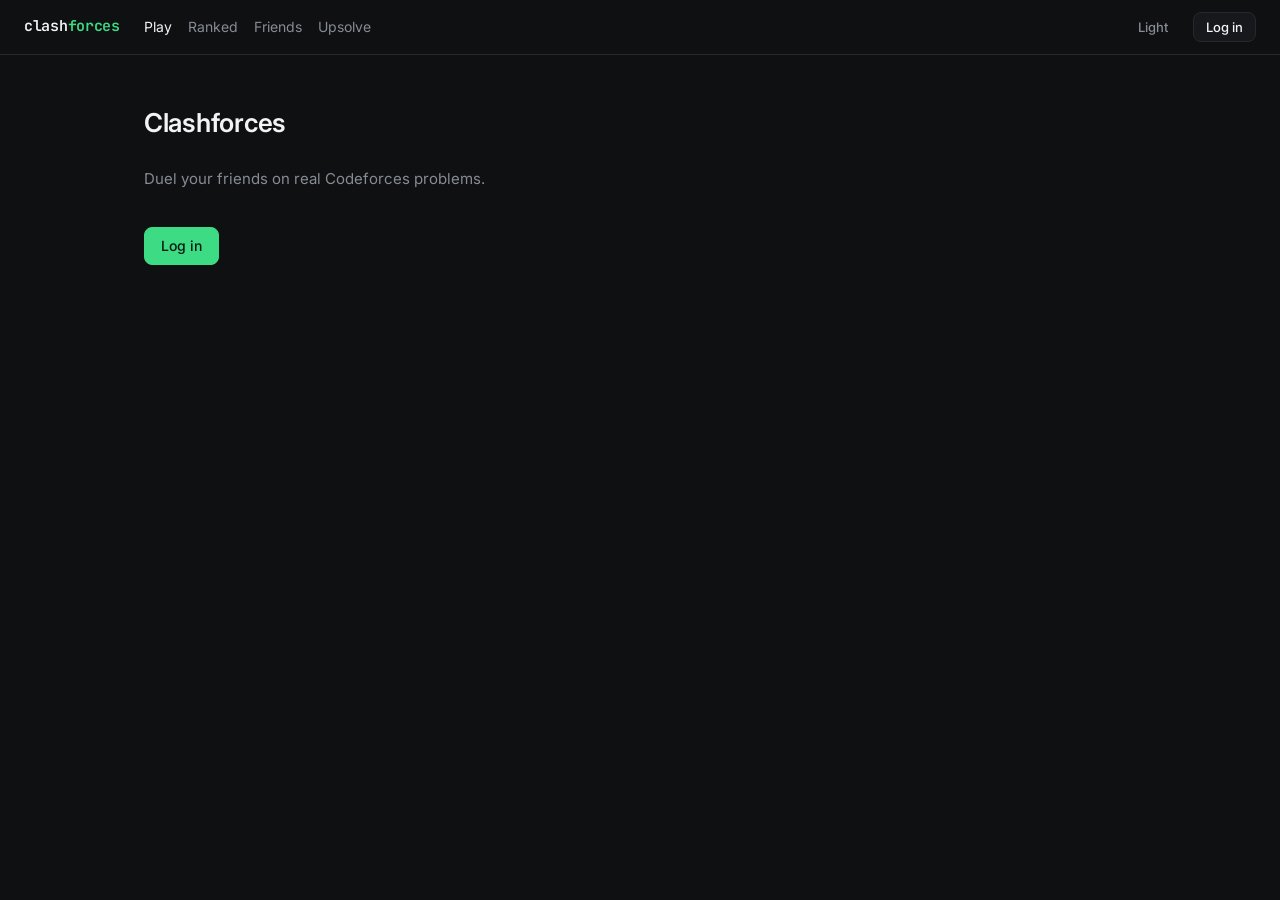
==== static/index.html @ 18806480 "Step 2: handle verification, login cookie, handle-change checks - Compile-error verification with a " ====
<!doctype html>
<html lang="en">
<head>
<meta charset="utf-8">
<meta name="viewport" content="width=device-width, initial-scale=1">
<link rel="preconnect" href="https://fonts.googleapis.com">
<link rel="preconnect" href="https://fonts.gstatic.com" crossorigin>
<link rel="stylesheet" href="https://fonts.googleapis.com/css2?family=Inter:wght@400;500;600&family=JetBrains+Mono:wght@400;500;600&display=swap">
<link rel="stylesheet" href="/static/css/tokens.css">
<link rel="stylesheet" href="/static/css/base.css">
<link rel="stylesheet" href="/static/css/components.css">
<script src="/static/js/theme.js"></script>
<title>Play · Clashforces</title>
</head>
<body>
<header class="topbar" id="topbar"></header>
<main id="app" class=""></main>
<script type="module" src="/static/js/page-home.js"></script>
</body>
</html>
---- static/css/tokens.css ----
/* Design tokens. Dark is the default; light via <html data-theme="light">. */
:root {
  --bg: #0f1012;
  --surface: #16181b;
  --surface-2: #1c1f23;
  --line: #25282d;
  --text: #d6d9de;
  --text-strong: #f1f3f5;
  --muted: #868b94;
  --accent: #3ddc84;
  --accent-soft: rgba(61, 220, 132, 0.09);
  --accent-ink: #0b1a11;
  --danger: #ff5d5d;
  --danger-soft: rgba(255, 93, 93, 0.10);
  --warn: #e6b450;

  /* Codeforces rating colors (tuned for dark) */
  --cf-gray: #9a9a9a;
  --cf-green: #3fbf3f;
  --cf-cyan: #2fc6b8;
  --cf-blue: #5b7cff;
  --cf-violet: #c45bd6;
  --cf-orange: #ff9c33;
  --cf-red: #ff4040;

  --font-sans: "Inter", system-ui, -apple-system, "Segoe UI", Roboto, sans-serif;
  --font-mono: "JetBrains Mono", ui-monospace, "SFMono-Regular", Menlo, Consolas, monospace;

  --r: 8px;
  --s1: 4px; --s2: 8px; --s3: 12px; --s4: 16px; --s5: 24px; --s6: 32px; --s7: 48px; --s8: 72px;
  --fast: 160ms;
  color-scheme: dark;
}

:root[data-theme="light"] {
  --bg: #f6f7f8;
  --surface: #ffffff;
  --surface-2: #eef0f2;
  --line: #e1e4e8;
  --text: #2a2e34;
  --text-strong: #0f1115;
  --muted: #6b717b;
  --accent: #10a95a;
  --accent-soft: rgba(16, 169, 90, 0.09);
  --accent-ink: #ffffff;
  --danger: #d93838;
  --danger-soft: rgba(217, 56, 56, 0.08);
  --warn: #a8761b;

  --cf-gray: #808080;
  --cf-green: #008000;
  --cf-cyan: #03a89e;
  --cf-blue: #0000ff;
  --cf-violet: #aa00aa;
  --cf-orange: #ff8c00;
  --cf-red: #ff0000;
  color-scheme: light;
}
---- static/css/base.css ----
*, *::before, *::after { box-sizing: border-box; }
html { -webkit-text-size-adjust: 100%; }
body {
  margin: 0;
  background: var(--bg);
  color: var(--text);
  font: 15px/1.55 var(--font-sans);
  -webkit-font-smoothing: antialiased;
}
h1, h2, h3 { color: var(--text-strong); font-weight: 600; letter-spacing: -0.01em; margin: 0 0 var(--s3); }
h1 { font-size: 26px; }
h2 { font-size: 18px; }
h3 { font-size: 15px; }
p { margin: 0 0 var(--s3); }
a { color: inherit; text-decoration: none; border-bottom: 1px solid var(--line); }
a:hover { border-bottom-color: var(--muted); }
.mono, code, kbd { font-family: var(--font-mono); font-feature-settings: "zero" 1; }
.muted { color: var(--muted); }
.small { font-size: 13px; }
.danger { color: var(--danger); }
.accent { color: var(--accent); }
hr { border: 0; border-top: 1px solid var(--line); margin: var(--s5) 0; }
[hidden] { display: none !important; }

:focus { outline: none; }
:focus-visible { outline: 2px solid var(--accent); outline-offset: 2px; border-radius: 4px; }

/* ---------- layout ---------- */
.topbar {
  display: flex; align-items: center; gap: var(--s5);
  padding: var(--s3) var(--s5);
  border-bottom: 1px solid var(--line);
}
.brand { font-family: var(--font-mono); font-weight: 600; color: var(--text-strong); border: 0; letter-spacing: -0.02em; }
.brand span { color: var(--accent); }
.nav { display: flex; gap: var(--s4); flex: 1; overflow-x: auto; scrollbar-width: none; }
.nav a { border: 0; color: var(--muted); white-space: nowrap; font-size: 14px; }
.nav a:hover, .nav a[aria-current="page"] { color: var(--text-strong); }
.topbar-right { display: flex; align-items: center; gap: var(--s3); }

main { max-width: 1040px; margin: 0 auto; padding: var(--s7) var(--s5) var(--s8); }
main.narrow { max-width: 520px; }
main.wide { max-width: 1240px; }
.stack > * + * { margin-top: var(--s5); }
.row { display: flex; gap: var(--s3); align-items: center; flex-wrap: wrap; }
.spread { display: flex; justify-content: space-between; align-items: baseline; gap: var(--s3); flex-wrap: wrap; }
.grid-2 { display: grid; grid-template-columns: 1fr 1fr; gap: var(--s5); }

@media (max-width: 640px) {
  main { padding: var(--s5) var(--s4) var(--s7); }
  .topbar { padding: var(--s3) var(--s4); gap: var(--s3); }
  .grid-2 { grid-template-columns: 1fr; }
}

@media (prefers-reduced-motion: reduce) {
  *, *::before, *::after { animation-duration: 1ms !important; transition-duration: 1ms !important; }
}
---- static/css/components.css ----
/* ---------- buttons ---------- */
.btn {
  display: inline-flex; align-items: center; justify-content: center; gap: var(--s2);
  height: 38px; padding: 0 var(--s4);
  border: 1px solid var(--line); border-radius: var(--r);
  background: var(--surface); color: var(--text-strong);
  font: 500 14px var(--font-sans); cursor: pointer;
  transition: background var(--fast), border-color var(--fast), transform var(--fast);
}
.btn:hover { background: var(--surface-2); }
.btn:active { transform: translateY(1px); }
.btn:disabled { opacity: .45; cursor: not-allowed; }
.btn.primary { background: var(--accent); border-color: var(--accent); color: var(--accent-ink); }
.btn.primary:hover { filter: brightness(1.08); }
.btn.ghost { background: transparent; border-color: transparent; color: var(--muted); }
.btn.ghost:hover { color: var(--text-strong); background: var(--surface); }
.btn.danger { color: var(--danger); }
.btn.small { height: 30px; padding: 0 var(--s3); font-size: 13px; }
.btn.big { height: 46px; padding: 0 var(--s5); font-size: 15px; }
a.btn { border-bottom: 1px solid var(--line); }
a.btn.primary { border-color: var(--accent); }

/* ---------- forms ---------- */
label { display: block; font-size: 13px; color: var(--muted); margin-bottom: var(--s1); }
.field + .field { margin-top: var(--s4); }
input[type="text"], input[type="number"], input[type="url"], select, textarea {
  width: 100%; height: 40px; padding: 0 var(--s3);
  background: var(--surface); color: var(--text-strong);
  border: 1px solid var(--line); border-radius: var(--r);
  font: 14px var(--font-sans);
  transition: border-color var(--fast);
}
textarea { height: auto; min-height: 80px; padding: var(--s3); resize: vertical; font-family: var(--font-mono); }
input:focus-visible, select:focus-visible, textarea:focus-visible { outline: none; border-color: var(--accent); }
input.mono { font-family: var(--font-mono); }
.check { display: flex; align-items: center; gap: var(--s2); color: var(--text); font-size: 14px; cursor: pointer; margin: 0; }
.check input { accent-color: var(--accent); width: 16px; height: 16px; }
.segmented { display: inline-flex; border: 1px solid var(--line); border-radius: var(--r); overflow: hidden; }
.segmented button {
  height: 34px; padding: 0 var(--s4); border: 0; background: transparent; color: var(--muted);
  font: 500 13px var(--font-sans); cursor: pointer;
}
.segmented button + button { border-left: 1px solid var(--line); }
.segmented button[aria-pressed="true"] { background: var(--surface-2); color: var(--text-strong); }
.hint { font-size: 13px; color: var(--muted); margin-top: var(--s1); }
.error-box { color: var(--danger); background: var(--danger-soft); border-radius: var(--r); padding: var(--s3) var(--s4); font-size: 14px; }
.note { background: var(--surface); border-radius: var(--r); padding: var(--s3) var(--s4); font-size: 14px; }

/* ---------- surfaces ---------- */
.card { background: var(--surface); border-radius: var(--r); padding: var(--s5); }
.section-title { font-size: 12px; text-transform: uppercase; letter-spacing: .08em; color: var(--muted); margin-bottom: var(--s3); font-weight: 500; }
.chip {
  display: inline-block; padding: 1px 8px; border-radius: 999px;
  background: var(--surface-2); color: var(--muted); font-size: 12px; white-space: nowrap;
}
.chip.on { background: var(--accent-soft); color: var(--accent); }
.chips { display: flex; flex-wrap: wrap; gap: 6px; }
button.chip { border: 0; cursor: pointer; font: inherit; font-size: 12px; }
.kpi { font-family: var(--font-mono); font-size: 28px; color: var(--text-strong); line-height: 1.1; }
.kpi-label { font-size: 12px; color: var(--muted); }

/* ---------- handles in Codeforces colors ---------- */
.handle { font-family: var(--font-mono); font-weight: 600; border: 0; }
.r-gray { color: var(--cf-gray); }
.r-green { color: var(--cf-green); }
.r-cyan { color: var(--cf-cyan); }
.r-blue { color: var(--cf-blue); }
.r-violet { color: var(--cf-violet); }
.r-orange { color: var(--cf-orange); }
.r-red { color: var(--cf-red); }
.r-legend::first-letter { color: var(--text-strong); }

/* ---------- tables ---------- */
.table-wrap { overflow-x: auto; -webkit-overflow-scrolling: touch; border-radius: var(--r); background: var(--surface); }
table { width: 100%; border-collapse: collapse; font-size: 14px; }
th, td { padding: 10px 14px; text-align: left; border-bottom: 1px solid var(--line); white-space: nowrap; }
th { font-weight: 500; font-size: 12px; color: var(--muted); }
tr:last-child td { border-bottom: 0; }
td.num, th.num { text-align: right; font-family: var(--font-mono); }

/* ---------- toast ---------- */
.toast-box { position: fixed; bottom: var(--s5); left: 50%; transform: translateX(-50%); display: grid; gap: var(--s2); z-index: 50; width: min(420px, calc(100% - 32px)); }
.toast { background: var(--surface-2); color: var(--text-strong); border-radius: var(--r); padding: var(--s3) var(--s4); font-size: 14px; box-shadow: 0 8px 24px rgba(0,0,0,.25); animation: toast-in var(--fast) ease-out; }
.toast.bad { color: var(--danger); }
@keyframes toast-in { from { opacity: 0; transform: translateY(6px); } }

.empty { color: var(--muted); padding: var(--s6) 0; text-align: center; font-size: 14px; }
.spinner { width: 14px; height: 14px; border-radius: 50%; border: 2px solid var(--line); border-top-color: var(--accent); animation: spin .8s linear infinite; display: inline-block; vertical-align: -2px; }
@keyframes spin { to { transform: rotate(360deg); } }
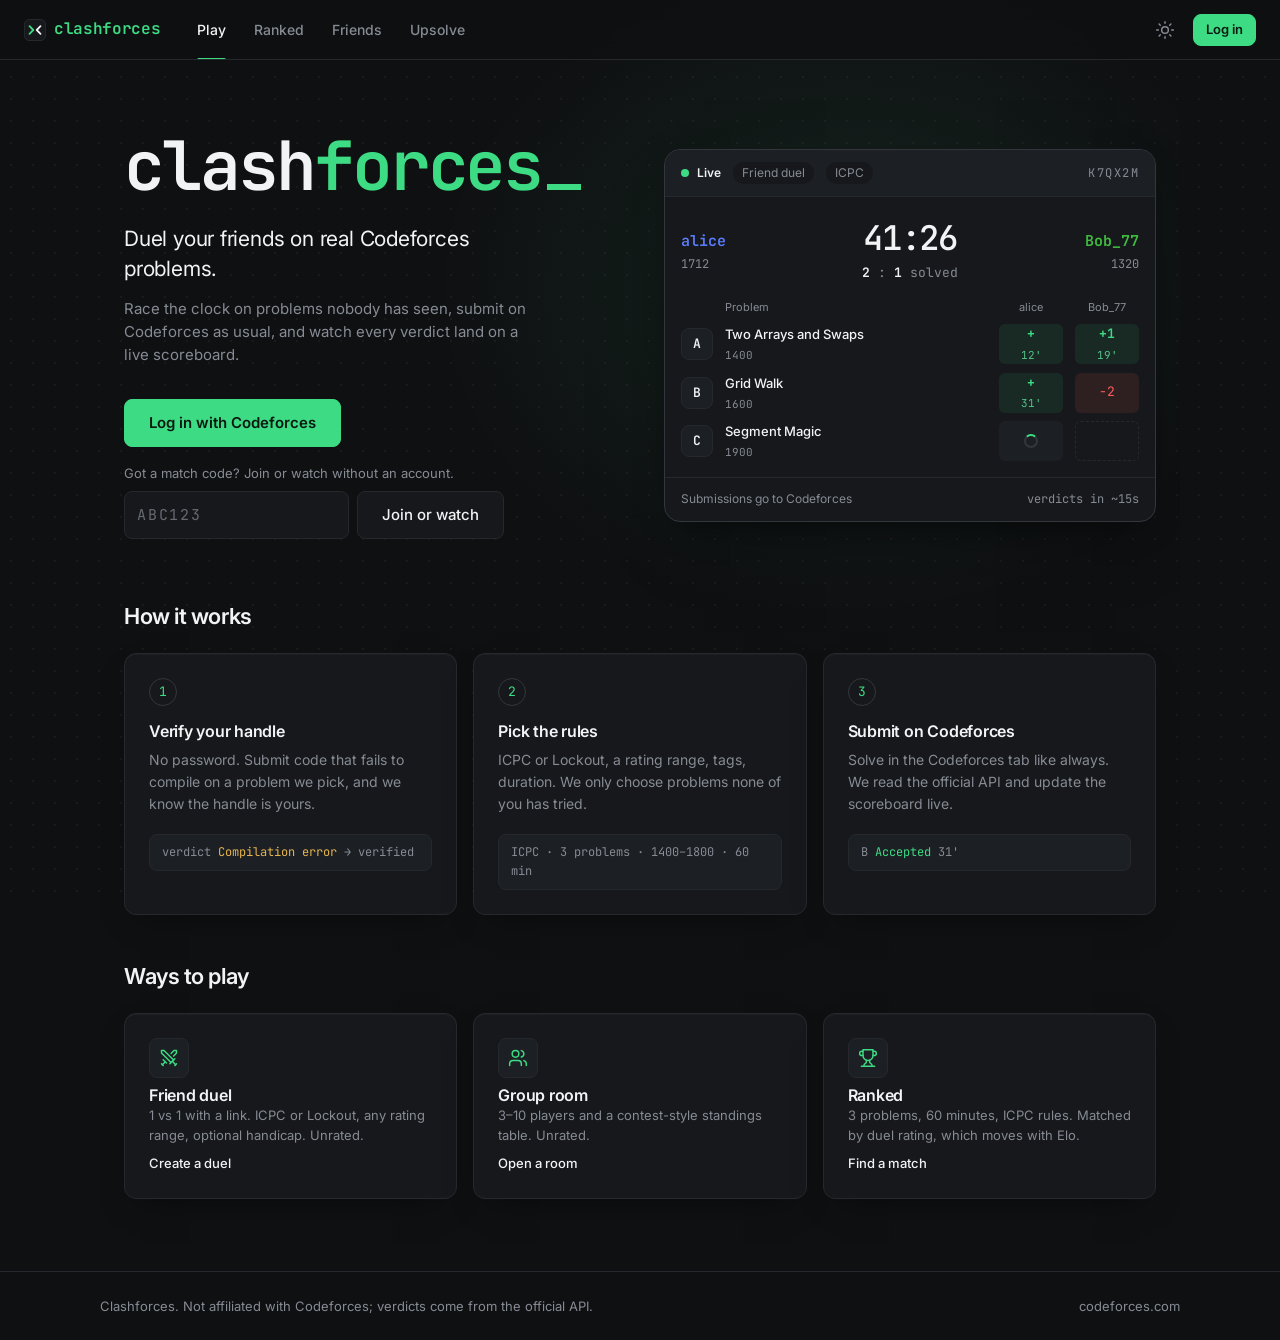
==== commit 955e67ce: "Redesign the UI: shared components, live-duel hero, dashboard, polish - one control height scale (32" ====
--- a/static/index.html
+++ b/static/index.html
@@ -3,12 +3,15 @@
 <head>
 <meta charset="utf-8">
 <meta name="viewport" content="width=device-width, initial-scale=1">
+<meta name="color-scheme" content="dark light">
+<link rel="icon" href="/static/favicon.svg" type="image/svg+xml">
 <link rel="preconnect" href="https://fonts.googleapis.com">
 <link rel="preconnect" href="https://fonts.gstatic.com" crossorigin>
 <link rel="stylesheet" href="https://fonts.googleapis.com/css2?family=Inter:wght@400;500;600&family=JetBrains+Mono:wght@400;500;600&display=swap">
 <link rel="stylesheet" href="/static/css/tokens.css">
 <link rel="stylesheet" href="/static/css/base.css">
 <link rel="stylesheet" href="/static/css/components.css">
+<link rel="stylesheet" href="/static/css/home.css">
 <script src="/static/js/theme.js"></script>
 <title>Play · Clashforces</title>
 </head>
--- a/static/css/tokens.css
+++ b/static/css/tokens.css
@@ -26,9 +26,22 @@
   --font-sans: "Inter", system-ui, -apple-system, "Segoe UI", Roboto, sans-serif;
   --font-mono: "JetBrains Mono", ui-monospace, "SFMono-Regular", Menlo, Consolas, monospace;
 
+  /* surfaces, depth and atmosphere */
+  --line-strong: #33373d;
+  --surface-hover: #1a1d21;
+  --shadow: 0 1px 0 rgba(255, 255, 255, 0.03) inset, 0 12px 32px -16px rgba(0, 0, 0, 0.6);
+  --dot: rgba(255, 255, 255, 0.045);
+  --glow: rgba(61, 220, 132, 0.10);
+
+  /* one control height scale: small / default / large */
+  --h-sm: 32px; --h-md: 40px; --h-lg: 48px;
+
+  --r-sm: 6px;
   --r: 8px;
+  --r-lg: 12px;
   --s1: 4px; --s2: 8px; --s3: 12px; --s4: 16px; --s5: 24px; --s6: 32px; --s7: 48px; --s8: 72px;
   --fast: 160ms;
+  --ease: cubic-bezier(.2, .7, .2, 1);
   color-scheme: dark;
 }
 
@@ -54,5 +67,11 @@
   --cf-violet: #aa00aa;
   --cf-orange: #ff8c00;
   --cf-red: #ff0000;
+
+  --line-strong: #cfd4da;
+  --surface-hover: #f9fafb;
+  --shadow: 0 1px 2px rgba(15, 17, 21, 0.04), 0 12px 32px -18px rgba(15, 17, 21, 0.18);
+  --dot: rgba(15, 17, 21, 0.06);
+  --glow: rgba(16, 169, 90, 0.10);
   color-scheme: light;
 }
--- a/static/css/base.css
+++ b/static/css/base.css
@@ -2,56 +2,120 @@
 html { -webkit-text-size-adjust: 100%; }
 body {
   margin: 0;
-  background: var(--bg);
+  min-height: 100vh;
+  display: flex; flex-direction: column;
+  background-color: var(--bg);
+  /* faint dot grid: texture without noise */
+  background-image: radial-gradient(var(--dot) 1px, transparent 1.2px);
+  background-size: 22px 22px;
+  background-attachment: fixed;
   color: var(--text);
   font: 15px/1.55 var(--font-sans);
   -webkit-font-smoothing: antialiased;
 }
-h1, h2, h3 { color: var(--text-strong); font-weight: 600; letter-spacing: -0.01em; margin: 0 0 var(--s3); }
-h1 { font-size: 26px; }
+h1, h2, h3 { color: var(--text-strong); font-weight: 600; letter-spacing: -0.015em; line-height: 1.2; margin: 0; }
+h1 { font-size: 28px; }
 h2 { font-size: 18px; }
 h3 { font-size: 15px; }
-p { margin: 0 0 var(--s3); }
-a { color: inherit; text-decoration: none; border-bottom: 1px solid var(--line); }
+p { margin: 0; }
+a { color: inherit; text-decoration: none; border-bottom: 1px solid var(--line); transition: border-color var(--fast), color var(--fast); }
 a:hover { border-bottom-color: var(--muted); }
 .mono, code, kbd { font-family: var(--font-mono); font-feature-settings: "zero" 1; }
+code { font-size: .92em; padding: 1px 5px; border-radius: 4px; background: var(--surface-2); color: var(--text-strong); }
 .muted { color: var(--muted); }
 .small { font-size: 13px; }
 .danger { color: var(--danger); }
 .accent { color: var(--accent); }
-hr { border: 0; border-top: 1px solid var(--line); margin: var(--s5) 0; }
+.warn { color: var(--warn); }
+.center { text-align: center; }
+hr { border: 0; border-top: 1px solid var(--line); margin: 0; }
 [hidden] { display: none !important; }
+svg.icon { width: 20px; height: 20px; flex: none; }
+
+.sr-only {
+  position: absolute; width: 1px; height: 1px; padding: 0; margin: -1px;
+  overflow: hidden; clip: rect(0, 0, 0, 0); white-space: nowrap; border: 0;
+}
 
 :focus { outline: none; }
 :focus-visible { outline: 2px solid var(--accent); outline-offset: 2px; border-radius: 4px; }
 
-/* ---------- layout ---------- */
+/* ---------- top bar ---------- */
 .topbar {
+  position: sticky; top: 0; z-index: 20;
   display: flex; align-items: center; gap: var(--s5);
-  padding: var(--s3) var(--s5);
+  height: 60px; padding: 0 var(--s5);
   border-bottom: 1px solid var(--line);
+  background: color-mix(in srgb, var(--bg) 82%, transparent);
+  backdrop-filter: saturate(1.4) blur(10px);
+  -webkit-backdrop-filter: saturate(1.4) blur(10px);
 }
-.brand { font-family: var(--font-mono); font-weight: 600; color: var(--text-strong); border: 0; letter-spacing: -0.02em; }
+.brand {
+  display: inline-flex; align-items: center; gap: var(--s2);
+  font-family: var(--font-mono); font-weight: 600; font-size: 16px; color: var(--text-strong);
+  border: 0; letter-spacing: -0.02em; height: var(--h-md);
+}
 .brand span { color: var(--accent); }
-.nav { display: flex; gap: var(--s4); flex: 1; overflow-x: auto; scrollbar-width: none; }
-.nav a { border: 0; color: var(--muted); white-space: nowrap; font-size: 14px; }
-.nav a:hover, .nav a[aria-current="page"] { color: var(--text-strong); }
-.topbar-right { display: flex; align-items: center; gap: var(--s3); }
+.brand-mark { width: 22px; height: 22px; flex: none; }
+.nav { display: flex; gap: var(--s1); flex: 1; align-self: stretch; overflow-x: auto; scrollbar-width: none; }
+.nav::-webkit-scrollbar { display: none; }
+.nav a {
+  position: relative; display: inline-flex; align-items: center;
+  padding: 0 var(--s3); border: 0; color: var(--muted); white-space: nowrap; font-size: 14px; font-weight: 500;
+}
+.nav a:hover { color: var(--text-strong); }
+.nav a[aria-current="page"] { color: var(--text-strong); }
+.nav a[aria-current="page"]::after {
+  content: ""; position: absolute; left: var(--s3); right: var(--s3); bottom: -1px;
+  height: 2px; border-radius: 2px 2px 0 0; background: var(--accent);
+}
+.topbar-right { display: flex; align-items: center; gap: var(--s2); }
+.user-pill {
+  display: inline-flex; align-items: center; gap: var(--s2);
+  height: var(--h-md); padding: 0 var(--s3);
+  border: 1px solid var(--line); border-radius: 999px; background: var(--surface);
+  font-size: 14px; transition: border-color var(--fast), background var(--fast);
+}
+.user-pill:hover { border-color: var(--line-strong); background: var(--surface-hover); }
+.user-pill .rating { font-family: var(--font-mono); font-size: 12px; color: var(--muted); }
 
-main { max-width: 1040px; margin: 0 auto; padding: var(--s7) var(--s5) var(--s8); }
-main.narrow { max-width: 520px; }
+/* ---------- page layout ---------- */
+main { width: 100%; max-width: 1080px; margin: 0 auto; padding: var(--s7) var(--s5) var(--s8); flex: 1; }
+body > main { overflow-x: clip; } /* decorative glows never cause sideways scroll */
+main.narrow { max-width: 560px; }
 main.wide { max-width: 1240px; }
-.stack > * + * { margin-top: var(--s5); }
+
+/* Vertical rhythm: .page separates sections (48px), .stack separates items inside one (16px). */
+.page > * + * { margin-top: var(--s7); }
+.stack > * + * { margin-top: var(--s4); }
+.page-head { display: flex; justify-content: space-between; align-items: flex-end; gap: var(--s4); flex-wrap: wrap; }
+.page-head .lede { margin-top: var(--s2); }
+.lede { color: var(--muted); max-width: 60ch; }
+
 .row { display: flex; gap: var(--s3); align-items: center; flex-wrap: wrap; }
-.spread { display: flex; justify-content: space-between; align-items: baseline; gap: var(--s3); flex-wrap: wrap; }
-.grid-2 { display: grid; grid-template-columns: 1fr 1fr; gap: var(--s5); }
+.row.loose { gap: var(--s6); }
+.spread { display: flex; justify-content: space-between; align-items: center; gap: var(--s3); flex-wrap: wrap; }
+.grid-2 { display: grid; grid-template-columns: 1fr 1fr; gap: var(--s4); }
+.grid-2 > * { min-width: 0; }
 
-@media (max-width: 640px) {
+.site-footer {
+  border-top: 1px solid var(--line);
+  padding: var(--s5); color: var(--muted); font-size: 13px;
+}
+.site-footer .inner { max-width: 1080px; margin: 0 auto; display: flex; justify-content: space-between; gap: var(--s3); flex-wrap: wrap; }
+.site-footer a { border-bottom-color: transparent; }
+.site-footer a:hover { color: var(--text-strong); }
+
+@media (max-width: 720px) {
   main { padding: var(--s5) var(--s4) var(--s7); }
-  .topbar { padding: var(--s3) var(--s4); gap: var(--s3); }
+  .page > * + * { margin-top: var(--s6); }
+  .topbar { flex-wrap: wrap; height: auto; padding: var(--s2) var(--s4) 0; gap: 0 var(--s2); }
+  .topbar .brand { flex: 1; }
+  .nav { order: 3; flex: 1 0 100%; height: 44px; margin: var(--s1) calc(-1 * var(--s4)) 0; padding: 0 var(--s2); }
   .grid-2 { grid-template-columns: 1fr; }
+  h1 { font-size: 24px; }
 }
 
 @media (prefers-reduced-motion: reduce) {
-  *, *::before, *::after { animation-duration: 1ms !important; transition-duration: 1ms !important; }
+  *, *::before, *::after { animation-duration: 1ms !important; animation-iteration-count: 1 !important; transition-duration: 1ms !important; scroll-behavior: auto !important; }
 }
--- a/static/css/components.css
+++ b/static/css/components.css
@@ -1,66 +1,141 @@
+/* Shared components. Every page loads this file. */
+
 /* ---------- buttons ---------- */
 .btn {
   display: inline-flex; align-items: center; justify-content: center; gap: var(--s2);
-  height: 38px; padding: 0 var(--s4);
+  height: var(--h-md); padding: 0 var(--s4);
   border: 1px solid var(--line); border-radius: var(--r);
   background: var(--surface); color: var(--text-strong);
-  font: 500 14px var(--font-sans); cursor: pointer;
-  transition: background var(--fast), border-color var(--fast), transform var(--fast);
-}
-.btn:hover { background: var(--surface-2); }
+  font: 500 14px/1 var(--font-sans); white-space: nowrap; cursor: pointer;
+  transition: background var(--fast), border-color var(--fast), color var(--fast), transform var(--fast), filter var(--fast);
+}
+.btn:hover { background: var(--surface-2); border-color: var(--line-strong); }
 .btn:active { transform: translateY(1px); }
-.btn:disabled { opacity: .45; cursor: not-allowed; }
-.btn.primary { background: var(--accent); border-color: var(--accent); color: var(--accent-ink); }
+.btn:disabled { opacity: .45; cursor: not-allowed; transform: none; }
+.btn.primary { background: var(--accent); border-color: var(--accent); color: var(--accent-ink); font-weight: 600; }
 .btn.primary:hover { filter: brightness(1.08); }
 .btn.ghost { background: transparent; border-color: transparent; color: var(--muted); }
-.btn.ghost:hover { color: var(--text-strong); background: var(--surface); }
+.btn.ghost:hover { color: var(--text-strong); background: var(--surface-2); }
 .btn.danger { color: var(--danger); }
-.btn.small { height: 30px; padding: 0 var(--s3); font-size: 13px; }
-.btn.big { height: 46px; padding: 0 var(--s5); font-size: 15px; }
+.btn.ghost.danger:hover { background: var(--danger-soft); color: var(--danger); }
+.btn.small { height: var(--h-sm); padding: 0 var(--s3); font-size: 13px; }
+.btn.big { height: var(--h-lg); padding: 0 var(--s5); font-size: 15px; }
+.btn.icon { width: var(--h-md); padding: 0; }
+.btn.block { width: 100%; }
 a.btn { border-bottom: 1px solid var(--line); }
 a.btn.primary { border-color: var(--accent); }
+a.btn.ghost { border-color: transparent; }
 
 /* ---------- forms ---------- */
-label { display: block; font-size: 13px; color: var(--muted); margin-bottom: var(--s1); }
+label { display: block; font-size: 13px; color: var(--muted); margin-bottom: var(--s2); }
 .field + .field { margin-top: var(--s4); }
+.grid-2 > .field + .field, .row > .field + .field { margin-top: 0; }
+.field.grow { flex: 1; min-width: 0; }
 input[type="text"], input[type="number"], input[type="url"], select, textarea {
-  width: 100%; height: 40px; padding: 0 var(--s3);
+  width: 100%; height: var(--h-md); padding: 0 var(--s3);
   background: var(--surface); color: var(--text-strong);
   border: 1px solid var(--line); border-radius: var(--r);
   font: 14px var(--font-sans);
-  transition: border-color var(--fast);
-}
-textarea { height: auto; min-height: 80px; padding: var(--s3); resize: vertical; font-family: var(--font-mono); }
-input:focus-visible, select:focus-visible, textarea:focus-visible { outline: none; border-color: var(--accent); }
+  transition: border-color var(--fast), box-shadow var(--fast);
+}
+input::placeholder, textarea::placeholder { color: var(--muted); opacity: .7; }
+input:hover, select:hover, textarea:hover { border-color: var(--line-strong); }
+textarea { height: auto; min-height: 88px; padding: var(--s3); resize: vertical; font-family: var(--font-mono); }
+input:focus-visible, select:focus-visible, textarea:focus-visible { outline: none; border-color: var(--accent); box-shadow: 0 0 0 3px var(--accent-soft); }
 input.mono { font-family: var(--font-mono); }
-.check { display: flex; align-items: center; gap: var(--s2); color: var(--text); font-size: 14px; cursor: pointer; margin: 0; }
-.check input { accent-color: var(--accent); width: 16px; height: 16px; }
-.segmented { display: inline-flex; border: 1px solid var(--line); border-radius: var(--r); overflow: hidden; }
+input.lg { height: var(--h-lg); font-size: 15px; }
+input.code-input { text-transform: uppercase; letter-spacing: .12em; }
+.check { display: flex; align-items: center; gap: var(--s2); min-height: var(--h-md); color: var(--text); font-size: 14px; cursor: pointer; margin: 0; }
+.check input { accent-color: var(--accent); width: 18px; height: 18px; margin: 0; }
+.segmented {
+  display: inline-flex; height: var(--h-md); padding: 3px; gap: 2px;
+  border: 1px solid var(--line); border-radius: var(--r); background: var(--surface);
+  max-width: 100%; overflow-x: auto; scrollbar-width: none;
+}
 .segmented button {
-  height: 34px; padding: 0 var(--s4); border: 0; background: transparent; color: var(--muted);
-  font: 500 13px var(--font-sans); cursor: pointer;
-}
-.segmented button + button { border-left: 1px solid var(--line); }
-.segmented button[aria-pressed="true"] { background: var(--surface-2); color: var(--text-strong); }
-.hint { font-size: 13px; color: var(--muted); margin-top: var(--s1); }
-.error-box { color: var(--danger); background: var(--danger-soft); border-radius: var(--r); padding: var(--s3) var(--s4); font-size: 14px; }
-.note { background: var(--surface); border-radius: var(--r); padding: var(--s3) var(--s4); font-size: 14px; }
+  height: 100%; padding: 0 var(--s4); border: 0; border-radius: var(--r-sm);
+  background: transparent; color: var(--muted); white-space: nowrap;
+  font: 500 13px var(--font-sans); cursor: pointer; transition: background var(--fast), color var(--fast);
+}
+.segmented button:hover { color: var(--text-strong); }
+.segmented button[aria-pressed="true"] { background: var(--surface-2); color: var(--text-strong); box-shadow: 0 0 0 1px var(--line-strong) inset; }
+.hint { font-size: 13px; color: var(--muted); }
+.inline-form { display: flex; gap: var(--s2); align-items: center; flex-wrap: wrap; }
+.inline-form input { flex: 1 1 140px; width: auto; min-width: 0; }
+.inline-form.code input { flex: 0 1 168px; }
+.error-box { color: var(--danger); background: var(--danger-soft); border: 1px solid color-mix(in srgb, var(--danger) 25%, transparent); border-radius: var(--r); padding: var(--s3) var(--s4); font-size: 14px; }
+.note { background: var(--surface); border: 1px solid var(--line); border-radius: var(--r); padding: var(--s3) var(--s4); font-size: 14px; }
+
+/* ---------- banners & action rows ---------- */
+.actions { display: flex; gap: var(--s3); flex-wrap: wrap; align-items: center; }
+.banner {
+  display: flex; gap: var(--s3); align-items: center; flex-wrap: wrap;
+  min-height: 52px; padding: var(--s2) var(--s2) var(--s2) var(--s4);
+  border: 1px solid var(--line); border-radius: var(--r-lg); background: var(--surface);
+  font-size: 14px; color: var(--text-strong);
+}
+.banner > .grow { flex: 1; min-width: 12ch; }
+.banner.freeze { background: var(--surface-2); }
+.banner.bad { color: var(--danger); background: var(--danger-soft); border-color: color-mix(in srgb, var(--danger) 30%, transparent); }
+.banner.good { color: var(--text-strong); background: var(--accent-soft); border-color: color-mix(in srgb, var(--accent) 35%, transparent); }
+.banner.good .pulse { background: var(--accent); }
+.pulse { width: 8px; height: 8px; border-radius: 50%; background: var(--accent); flex: none; box-shadow: 0 0 0 0 var(--glow); animation: pulse 2s ease-out infinite; }
+@keyframes pulse { 0% { box-shadow: 0 0 0 0 color-mix(in srgb, var(--accent) 45%, transparent); } 100% { box-shadow: 0 0 0 8px transparent; } }
 
 /* ---------- surfaces ---------- */
-.card { background: var(--surface); border-radius: var(--r); padding: var(--s5); }
-.section-title { font-size: 12px; text-transform: uppercase; letter-spacing: .08em; color: var(--muted); margin-bottom: var(--s3); font-weight: 500; }
+.card {
+  background: var(--surface); border: 1px solid var(--line); border-radius: var(--r-lg);
+  padding: var(--s5); box-shadow: var(--shadow);
+}
+a.card { display: block; color: inherit; border-bottom: 1px solid var(--line); }
+a.card, .card.clickable { transition: border-color var(--fast), background var(--fast), transform var(--fast); }
+a.card:hover, .card.clickable:hover { border-color: var(--line-strong); background: var(--surface-hover); }
+a.card:active { transform: translateY(1px); }
+.card-grid { display: grid; grid-template-columns: repeat(auto-fit, minmax(220px, 1fr)); gap: var(--s4); }
+
+.panel { background: var(--surface); border: 1px solid var(--line); border-radius: var(--r-lg); box-shadow: var(--shadow); overflow: hidden; }
+.panel-head { display: flex; justify-content: space-between; align-items: center; gap: var(--s3); padding: var(--s4) var(--s5); border-bottom: 1px solid var(--line); min-height: 56px; }
+.panel-head h2 { font-size: 15px; }
+.panel-head a { font-size: 13px; color: var(--muted); border-bottom-color: transparent; }
+.panel-head a:hover { color: var(--text-strong); }
+.panel-body { padding: var(--s5); }
+.panel-list { list-style: none; margin: 0; padding: 0; }
+.panel-list > li { display: flex; align-items: center; justify-content: space-between; gap: var(--s3); min-height: 52px; padding: var(--s2) var(--s5); border-bottom: 1px solid var(--line); }
+.panel-list > li:last-child { border-bottom: 0; }
+.panel-list .meta { font-size: 13px; color: var(--muted); }
+
+.mode-card { display: grid; gap: var(--s2); align-content: start; }
+.mode-card .mode-icon {
+  display: grid; place-items: center; width: 40px; height: 40px; margin-bottom: var(--s2);
+  border-radius: var(--r); border: 1px solid var(--line); background: var(--surface-2); color: var(--accent);
+}
+.mode-card h2 { font-size: 16px; }
+.mode-card p { font-size: 13px; color: var(--muted); }
+.mode-card .go { margin-top: var(--s2); font-size: 13px; font-weight: 500; color: var(--text-strong); }
+a.mode-card:hover .mode-icon { border-color: color-mix(in srgb, var(--accent) 40%, var(--line)); }
+
+.section-title { font-size: 13px; font-weight: 600; color: var(--muted); letter-spacing: 0; margin: 0; }
+h2.section-title { font-size: 13px; }
+
 .chip {
-  display: inline-block; padding: 1px 8px; border-radius: 999px;
-  background: var(--surface-2); color: var(--muted); font-size: 12px; white-space: nowrap;
-}
-.chip.on { background: var(--accent-soft); color: var(--accent); }
+  display: inline-flex; align-items: center; height: 22px; padding: 0 8px; border-radius: 999px;
+  background: var(--surface-2); color: var(--muted); font-size: 12px; white-space: nowrap; border: 1px solid transparent;
+}
+.chip.on { background: var(--accent-soft); color: var(--accent); border-color: color-mix(in srgb, var(--accent) 30%, transparent); }
+.chip.avoid { background: var(--danger-soft); color: var(--danger); text-decoration: line-through; }
 .chips { display: flex; flex-wrap: wrap; gap: 6px; }
-button.chip { border: 0; cursor: pointer; font: inherit; font-size: 12px; }
-.kpi { font-family: var(--font-mono); font-size: 28px; color: var(--text-strong); line-height: 1.1; }
-.kpi-label { font-size: 12px; color: var(--muted); }
+button.chip { height: 32px; padding: 0 12px; cursor: pointer; font: inherit; font-size: 13px; border-color: var(--line); background: var(--surface); transition: border-color var(--fast), background var(--fast), color var(--fast); }
+button.chip:hover { border-color: var(--line-strong); color: var(--text-strong); }
+button.chip.on { background: var(--accent-soft); border-color: color-mix(in srgb, var(--accent) 40%, transparent); color: var(--accent); }
+button.chip.avoid { background: var(--danger-soft); border-color: color-mix(in srgb, var(--danger) 30%, transparent); color: var(--danger); }
+
+.kpi { font-family: var(--font-mono); font-size: 28px; font-weight: 500; color: var(--text-strong); line-height: 1.1; font-variant-numeric: tabular-nums; }
+.kpi-label { font-size: 12px; color: var(--muted); margin-top: var(--s1); }
+.kpis { display: flex; flex-wrap: wrap; gap: var(--s4) var(--s7); }
 
 /* ---------- handles in Codeforces colors ---------- */
 .handle { font-family: var(--font-mono); font-weight: 600; border: 0; }
+a.handle:hover { text-decoration: underline; text-underline-offset: 3px; }
 .r-gray { color: var(--cf-gray); }
 .r-green { color: var(--cf-green); }
 .r-cyan { color: var(--cf-cyan); }
@@ -71,19 +146,119 @@
 .r-legend::first-letter { color: var(--text-strong); }
 
 /* ---------- tables ---------- */
-.table-wrap { overflow-x: auto; -webkit-overflow-scrolling: touch; border-radius: var(--r); background: var(--surface); }
+.table-wrap { overflow-x: auto; -webkit-overflow-scrolling: touch; border: 1px solid var(--line); border-radius: var(--r-lg); background: var(--surface); box-shadow: var(--shadow); }
 table { width: 100%; border-collapse: collapse; font-size: 14px; }
-th, td { padding: 10px 14px; text-align: left; border-bottom: 1px solid var(--line); white-space: nowrap; }
-th { font-weight: 500; font-size: 12px; color: var(--muted); }
+th, td { padding: 12px 16px; text-align: left; border-bottom: 1px solid var(--line); white-space: nowrap; }
+th { font-weight: 500; font-size: 12px; color: var(--muted); background: color-mix(in srgb, var(--surface-2) 50%, transparent); }
 tr:last-child td { border-bottom: 0; }
 td.num, th.num { text-align: right; font-family: var(--font-mono); }
+td.rank { width: 48px; color: var(--muted); }
+.table-wrap tr.me td { background: var(--accent-soft); }
+
+/* ---------- standings cells & verdicts (match page and the home preview) ---------- */
+.cell { min-width: 52px; display: grid; place-items: center; height: 44px; border-radius: var(--r-sm); font-family: var(--font-mono); font-size: 13px; line-height: 1.15; }
+.cell .t { font-size: 11px; color: var(--muted); }
+.cell.ok { background: var(--accent-soft); color: var(--accent); font-weight: 600; }
+.cell.ok .t { color: color-mix(in srgb, var(--accent) 70%, var(--muted)); font-weight: 400; }
+.cell.ok-late { color: var(--muted); }
+.cell.wrong { background: var(--danger-soft); color: var(--danger); }
+.cell.testing { color: var(--muted); background: var(--surface-2); }
+.cell.frozen { background: var(--surface-2); color: var(--muted); }
+.cell.empty-cell { border: 1px dashed var(--line); }
+.cell.flip { animation: flip 420ms ease-out; }
+@keyframes flip {
+  0% { transform: rotateX(90deg); background: var(--accent); color: var(--accent-ink); }
+  60% { transform: rotateX(0); background: var(--accent); color: var(--accent-ink); }
+  100% { transform: rotateX(0); }
+}
+.verdict { font-family: var(--font-mono); font-size: 12px; }
+.verdict.ok { color: var(--accent); }
+.verdict.bad { color: var(--danger); }
+.verdict.neutral { color: var(--muted); }
 
 /* ---------- toast ---------- */
-.toast-box { position: fixed; bottom: var(--s5); left: 50%; transform: translateX(-50%); display: grid; gap: var(--s2); z-index: 50; width: min(420px, calc(100% - 32px)); }
-.toast { background: var(--surface-2); color: var(--text-strong); border-radius: var(--r); padding: var(--s3) var(--s4); font-size: 14px; box-shadow: 0 8px 24px rgba(0,0,0,.25); animation: toast-in var(--fast) ease-out; }
-.toast.bad { color: var(--danger); }
-@keyframes toast-in { from { opacity: 0; transform: translateY(6px); } }
-
-.empty { color: var(--muted); padding: var(--s6) 0; text-align: center; font-size: 14px; }
-.spinner { width: 14px; height: 14px; border-radius: 50%; border: 2px solid var(--line); border-top-color: var(--accent); animation: spin .8s linear infinite; display: inline-block; vertical-align: -2px; }
+.toast-box { position: fixed; bottom: var(--s5); left: 50%; transform: translateX(-50%); display: grid; gap: var(--s2); z-index: 50; width: min(440px, calc(100% - 32px)); }
+.toast {
+  background: var(--surface-2); color: var(--text-strong); border: 1px solid var(--line-strong);
+  border-radius: var(--r); padding: var(--s3) var(--s4); font-size: 14px;
+  box-shadow: 0 16px 40px -12px rgba(0,0,0,.45); animation: toast-in 220ms var(--ease);
+  overflow-wrap: anywhere;
+}
+.toast.bad { color: var(--danger); border-color: color-mix(in srgb, var(--danger) 35%, transparent); }
+@keyframes toast-in { from { opacity: 0; transform: translateY(8px) scale(.98); } }
+
+/* ---------- empty states ---------- */
+.empty { color: var(--muted); padding: var(--s6) var(--s4); text-align: center; font-size: 14px; }
+.empty-state {
+  display: grid; justify-items: center; gap: var(--s2); text-align: center;
+  padding: var(--s6) var(--s5); color: var(--muted); font-size: 14px;
+}
+.empty-state .empty-icon { display: grid; place-items: center; width: 40px; height: 40px; border-radius: 50%; background: var(--surface-2); color: var(--muted); margin-bottom: var(--s1); }
+.empty-state strong { color: var(--text-strong); font-weight: 600; }
+.empty-state p { max-width: 36ch; }
+.empty-state .btn { margin-top: var(--s2); }
+.card .empty-state, .panel .empty-state { padding: var(--s5); }
+.table-wrap + .empty-state, .empty-state.boxed { border: 1px dashed var(--line); border-radius: var(--r-lg); }
+
+.spinner { width: 14px; height: 14px; border-radius: 50%; border: 2px solid var(--line-strong); border-top-color: var(--accent); animation: spin .8s linear infinite; display: inline-block; vertical-align: -2px; flex: none; }
 @keyframes spin { to { transform: rotate(360deg); } }
+
+.row > select, .row > input { width: auto; flex: 0 0 auto; min-width: 96px; }
+.narrow-section { max-width: 560px; }
+
+/* ---------- chart ---------- */
+.chart { position: relative; }
+.chart-tip {
+  position: absolute; transform: translateX(-50%); pointer-events: none;
+  background: var(--surface-2); color: var(--text-strong); border: 1px solid var(--line-strong); border-radius: var(--r-sm);
+  padding: 4px 8px; font: 12px var(--font-mono); white-space: nowrap;
+}
+.online-dot { width: 8px; height: 8px; border-radius: 50%; background: var(--line-strong); display: inline-block; margin-right: 8px; flex: none; vertical-align: middle; }
+.online-dot.on { background: var(--accent); box-shadow: 0 0 0 3px var(--accent-soft); }
+
+/* ---------- player lists ---------- */
+.lobby-players { display: grid; border: 1px solid var(--line); border-radius: var(--r-lg); overflow: hidden; background: var(--surface); box-shadow: var(--shadow); }
+.lobby-player { display: flex; justify-content: space-between; align-items: center; min-height: 56px; padding: var(--s2) var(--s4); gap: var(--s3); border-bottom: 1px solid var(--line); }
+.lobby-player:last-child { border-bottom: 0; }
+.lobby-player .who { display: inline-flex; align-items: center; gap: var(--s2); min-width: 0; flex-wrap: wrap; }
+.lobby-player .side { display: inline-flex; align-items: center; gap: var(--s3); }
+.ready-dot { width: 8px; height: 8px; border-radius: 50%; background: var(--line-strong); display: inline-block; flex: none; }
+.ready-dot.on { background: var(--accent); box-shadow: 0 0 0 4px var(--accent-soft); }
+
+/* ---------- matchmaking radar (queue page) ---------- */
+.radar { position: relative; width: 184px; height: 184px; margin: var(--s4) auto; display: grid; place-items: center; }
+.radar::before, .radar::after {
+  content: ""; position: absolute; inset: 0; border-radius: 50%;
+  border: 1px solid var(--accent); opacity: 0; animation: ping 2.4s ease-out infinite;
+}
+.radar::after { animation-delay: 1.2s; }
+.radar-core {
+  width: 96px; height: 96px; border-radius: 50%; display: grid; place-items: center;
+  background: var(--accent-soft); border: 1px solid color-mix(in srgb, var(--accent) 35%, transparent);
+  font-family: var(--font-mono); color: var(--accent); font-size: 18px; font-variant-numeric: tabular-nums;
+}
+.radar.idle::before, .radar.idle::after { animation: none; }
+.radar.idle::before { opacity: .25; transform: scale(.9); }
+@keyframes ping { 0% { transform: scale(.5); opacity: .7; } 100% { transform: scale(1.15); opacity: 0; } }
+
+@media (max-width: 720px) {
+  .card { padding: var(--s4); }
+  .panel-head, .panel-body { padding-left: var(--s4); padding-right: var(--s4); }
+  .panel-list > li { padding-left: var(--s4); padding-right: var(--s4); }
+  th, td { padding: 10px 12px; }
+}
+
+.panel > table tr.me td { background: var(--accent-soft); }
+.panel > table td:first-child, .panel > table th:first-child { padding-left: var(--s5); }
+.panel > table td:last-child, .panel > table th:last-child { padding-right: var(--s5); }
+.panel > .panel-body.small { border-top: 1px solid var(--line); padding-top: var(--s4); padding-bottom: var(--s4); }
+.profile-name { display: flex; align-items: center; gap: var(--s1); }
+.profile-name .online-dot { width: 10px; height: 10px; }
+.panel-head p { margin-top: 2px; max-width: 64ch; }
+.verify-task { padding: var(--s4); border: 1px solid var(--line); border-radius: var(--r); background: var(--surface-2); }
+.login-head > * + * { margin-top: var(--s2); }
+.queue-lede { margin: var(--s2) auto 0; }
+.queue-card { max-width: 420px; margin-left: auto; margin-right: auto; }
+.queue-card .btn.big { min-width: 200px; }
+/* small text links still get a 40px tap target */
+.panel-head a, .match-code { display: inline-flex; align-items: center; min-height: var(--h-md); padding: 0 var(--s2); margin-right: calc(-1 * var(--s2)); }
--- a/static/css/home.css
+++ b/static/css/home.css
@@ -0,0 +1,120 @@
+/* Home page: hero, live-duel preview, how it works, dashboard. */
+
+/* ---------- hero ---------- */
+.hero {
+  position: relative;
+  display: grid; grid-template-columns: minmax(0, 1fr) minmax(0, 1fr); gap: var(--s7); align-items: center;
+  padding: var(--s5) 0 var(--s4);
+}
+.hero::before {
+  /* soft accent glow behind the hero; very low contrast in both themes */
+  content: ""; position: absolute; z-index: -1; pointer-events: none;
+  inset: -140px -10% -60px 30%;
+  background: radial-gradient(closest-side, var(--glow), transparent);
+}
+.wordmark {
+  display: block;
+  font-family: var(--font-mono); font-weight: 600; letter-spacing: -0.045em; line-height: 1;
+  font-size: clamp(40px, 6.4vw, 68px);
+}
+.wordmark span { color: var(--accent); }
+.wordmark .caret {
+  display: inline-block; width: .5em; height: .09em; margin-left: .08em; vertical-align: baseline;
+  background: var(--accent); animation: caret 1.1s steps(1) infinite;
+}
+@keyframes caret { 50% { opacity: 0; } }
+.tagline { margin-top: var(--s5); font-size: clamp(18px, 2.1vw, 21px); line-height: 1.45; color: var(--text-strong); max-width: 30ch; letter-spacing: -0.01em; }
+.hero .lede { margin-top: var(--s3); max-width: 46ch; }
+.hero-actions { margin-top: var(--s6); display: grid; gap: var(--s4); justify-items: start; }
+.hero-join { display: grid; gap: var(--s2); width: 100%; max-width: 380px; }
+.hero-join label { margin: 0; }
+.hero-join .inline-form input { flex: 1 1 120px; }
+
+/* ---------- the live-duel preview (static, no API) ---------- */
+.duel-mock {
+  margin: 0; border: 1px solid var(--line-strong); border-radius: 16px; overflow: hidden;
+  background: var(--surface); box-shadow: 0 30px 80px -40px rgba(0, 0, 0, .55), var(--shadow);
+  font-size: 13px;
+}
+.dm-head { display: flex; align-items: center; gap: var(--s3); padding: var(--s3) var(--s4); border-bottom: 1px solid var(--line); background: var(--surface-2); }
+.dm-live { display: inline-flex; align-items: center; gap: var(--s2); color: var(--text-strong); font-weight: 600; font-size: 12px; }
+.dm-head .chip { background: var(--surface); }
+.dm-head .dm-code { margin-left: auto; font-family: var(--font-mono); font-size: 12px; letter-spacing: .12em; color: var(--muted); }
+.dm-versus { display: grid; grid-template-columns: 1fr auto 1fr; align-items: center; gap: var(--s3); padding: var(--s5) var(--s4) var(--s4); }
+.dm-player { display: grid; gap: 2px; min-width: 0; }
+.dm-player .handle { font-size: 15px; overflow: hidden; text-overflow: ellipsis; }
+.dm-player .r { font-family: var(--font-mono); font-size: 12px; color: var(--muted); }
+.dm-player.right { text-align: right; }
+.dm-clock { text-align: center; }
+.dm-timer { font-family: var(--font-mono); font-size: 34px; font-weight: 500; color: var(--text-strong); letter-spacing: -0.03em; line-height: 1; font-variant-numeric: tabular-nums; }
+.dm-score { margin-top: var(--s2); font-family: var(--font-mono); font-size: 13px; color: var(--muted); font-variant-numeric: tabular-nums; }
+.dm-score b { color: var(--text-strong); font-weight: 600; }
+.dm-board { display: grid; grid-template-columns: 32px minmax(0, 1fr) 64px 64px; gap: var(--s2) var(--s3); align-items: center; padding: 0 var(--s4) var(--s4); }
+.dm-board .h { font-size: 11px; color: var(--muted); text-align: center; overflow: hidden; text-overflow: ellipsis; white-space: nowrap; }
+.dm-board .h.left { text-align: left; }
+.dm-letter {
+  display: grid; place-items: center; width: 32px; height: 32px; border-radius: var(--r);
+  background: var(--surface-2); border: 1px solid var(--line); font-family: var(--font-mono); font-weight: 600; color: var(--text-strong);
+}
+.dm-prob { min-width: 0; }
+.dm-prob .n { color: var(--text-strong); font-weight: 500; overflow: hidden; text-overflow: ellipsis; white-space: nowrap; display: block; }
+.dm-prob .m { font-family: var(--font-mono); font-size: 11px; color: var(--muted); }
+.dm-board .cell { min-width: 0; height: 40px; }
+.dm-foot { padding: var(--s3) var(--s4); border-top: 1px solid var(--line); color: var(--muted); font-size: 12px; display: flex; justify-content: space-between; gap: var(--s3); }
+
+/* ---------- how it works ---------- */
+.section-head { display: flex; justify-content: space-between; align-items: flex-end; gap: var(--s3); flex-wrap: wrap; margin-bottom: var(--s5); }
+.section-head h2 { font-size: 22px; letter-spacing: -0.02em; }
+.steps { list-style: none; margin: 0; padding: 0; display: grid; grid-template-columns: repeat(3, minmax(0, 1fr)); gap: var(--s4); counter-reset: step; }
+.step { display: grid; gap: var(--s2); align-content: start; }
+.step-num {
+  display: grid; place-items: center; width: 28px; height: 28px; margin-bottom: var(--s2); border-radius: 50%;
+  border: 1px solid var(--line-strong); font-family: var(--font-mono); font-size: 13px; color: var(--accent);
+}
+.step h3 { font-size: 16px; }
+.step p { color: var(--muted); font-size: 14px; }
+.step .term {
+  margin-top: var(--s3); padding: var(--s2) var(--s3); border-radius: var(--r); background: var(--surface-2); border: 1px solid var(--line);
+  font-family: var(--font-mono); font-size: 12px; color: var(--muted); overflow-wrap: anywhere;
+}
+.step .term .ok { color: var(--accent); }
+.step .term .ce { color: var(--warn); }
+
+/* ---------- logged-in dashboard ---------- */
+.dash { display: grid; grid-template-columns: minmax(0, 1.6fr) minmax(0, 1fr); gap: var(--s4); align-items: start; }
+.dash-side { display: grid; gap: var(--s4); }
+.match-row { display: flex; align-items: center; gap: var(--s3); min-width: 0; }
+.match-row .opp { min-width: 0; overflow: hidden; text-overflow: ellipsis; white-space: nowrap; }
+.place {
+  display: inline-grid; place-items: center; min-width: 44px; height: 26px; padding: 0 6px; border-radius: var(--r-sm);
+  font-family: var(--font-mono); font-size: 12px; font-weight: 600; background: var(--surface-2); color: var(--muted);
+}
+.place.first { background: var(--accent-soft); color: var(--accent); }
+.match-code { font-family: var(--font-mono); font-size: 12px; color: var(--muted); border-bottom-color: transparent; }
+.match-code:hover { color: var(--text-strong); }
+.rating-panel .kpis { gap: var(--s4) var(--s6); }
+.spark { display: block; width: 100%; height: 56px; margin-top: var(--s4); }
+.spark .line { fill: none; stroke: var(--accent); stroke-width: 2; vector-effect: non-scaling-stroke; }
+.spark .area { fill: var(--accent-soft); stroke: none; }
+
+@media (max-width: 900px) {
+  .hero { grid-template-columns: 1fr; gap: var(--s6); padding-top: 0; }
+  .hero::before { inset: -80px -20% 40% -20%; }
+  .dash { grid-template-columns: 1fr; }
+}
+@media (max-width: 720px) {
+  .steps { grid-template-columns: 1fr; }
+  .dm-board { grid-template-columns: 28px minmax(0, 1fr) 54px 54px; gap: var(--s2); }
+  .dm-letter { width: 28px; height: 28px; }
+  .dm-timer { font-size: 28px; }
+  .hero-actions .btn.big { width: 100%; }
+  .hero-actions, .hero-join { justify-items: stretch; max-width: none; }
+}
+
+.spark-note { margin-top: var(--s4); }
+@media (max-width: 720px) {
+  /* compact mode cards on phones: icon beside the text */
+  .mode-card { grid-template-columns: 40px minmax(0, 1fr); column-gap: var(--s4); row-gap: var(--s1); }
+  .mode-card .mode-icon { grid-row: span 2; margin: 0; }
+  .mode-card .go { display: none; }
+}
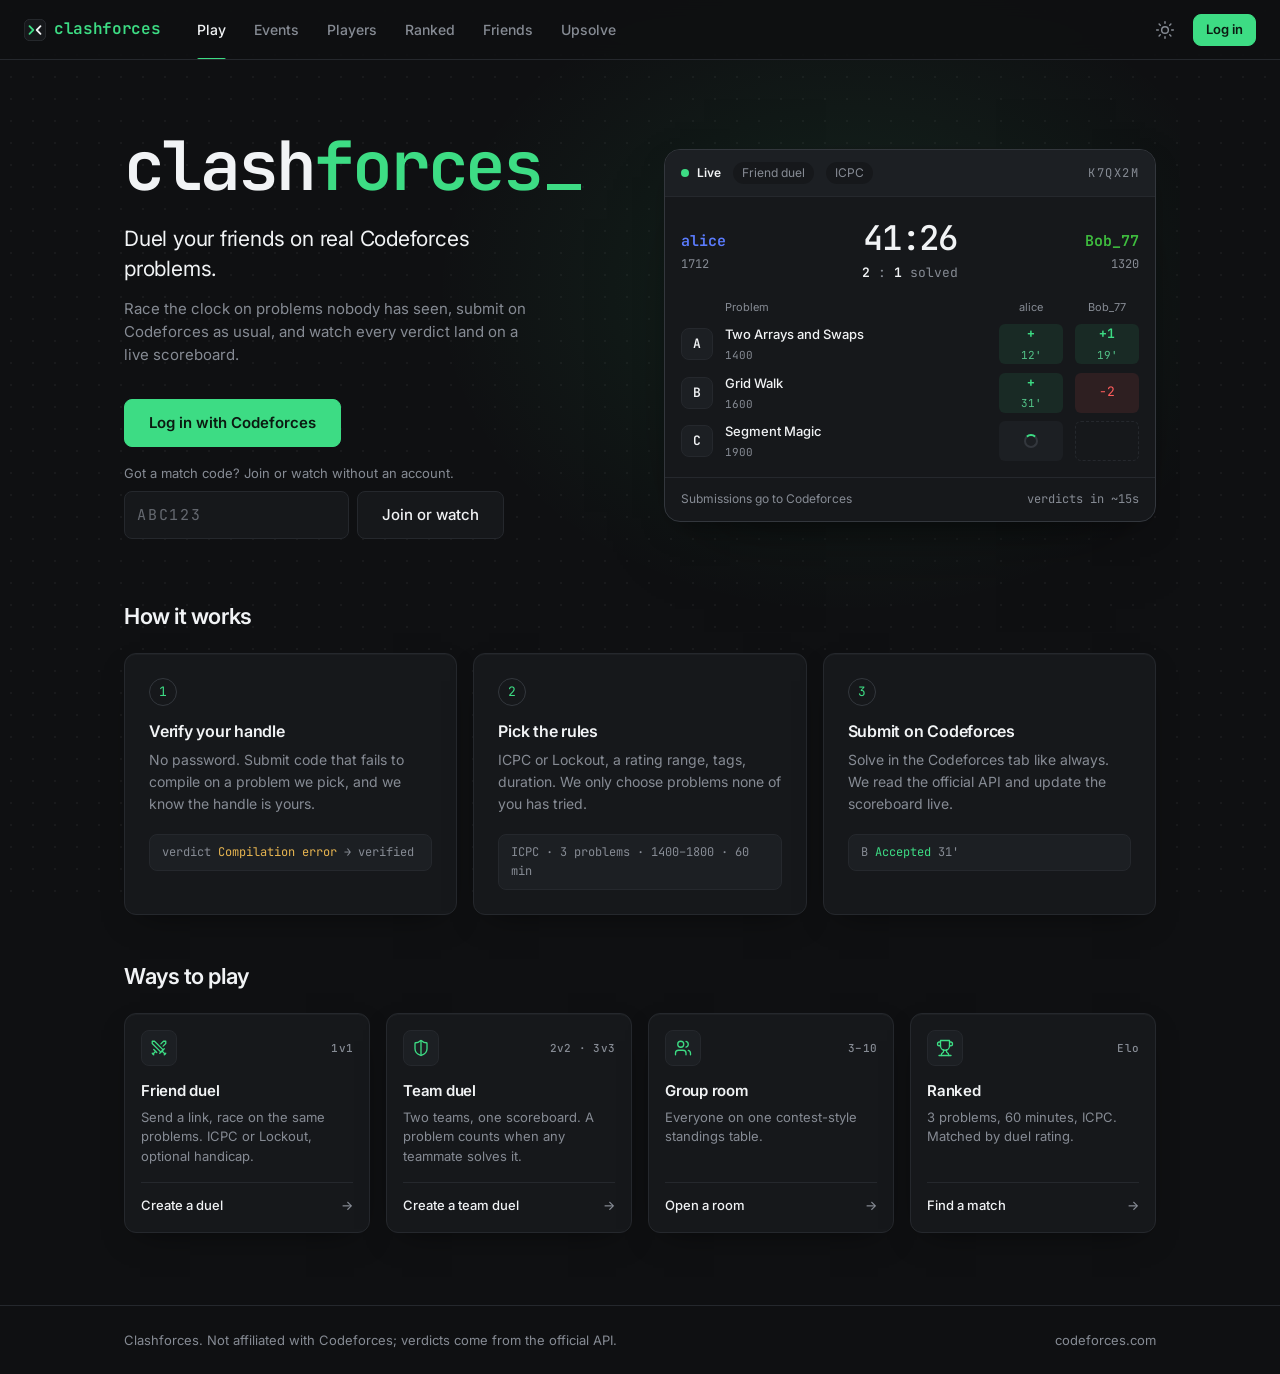
==== commit f0170f20: "Cloudflare Web Analytics on public pages Cookieless page-view counting (no consent banner needed). T" ====
--- a/static/index.html
+++ b/static/index.html
@@ -19,5 +19,6 @@
 <header class="topbar" id="topbar"></header>
 <main id="app" class=""></main>
 <script type="module" src="/static/js/page-home.js"></script>
+<!-- Cloudflare Web Analytics --><script type='module' src='https://static.cloudflareinsights.com/beacon.min.js' data-cf-beacon='{"token": "fc99e15d9bd94ef09fe15b69372735f7"}'></script><!-- End Cloudflare Web Analytics -->
 </body>
 </html>
--- a/static/css/tokens.css
+++ b/static/css/tokens.css
@@ -32,6 +32,20 @@
   --shadow: 0 1px 0 rgba(255, 255, 255, 0.03) inset, 0 12px 32px -16px rgba(0, 0, 0, 0.6);
   --dot: rgba(255, 255, 255, 0.045);
   --glow: rgba(61, 220, 132, 0.10);
+
+  /* team colors (up to 6 teams): muted, kept away from the green "accepted" accent and the red "wrong" */
+  --team-a: #7aa7ff;
+  --team-a-soft: rgba(122, 167, 255, 0.09);
+  --team-b: #f0a35e;
+  --team-b-soft: rgba(240, 163, 94, 0.08);
+  --team-c: #b79cf2;
+  --team-c-soft: rgba(183, 156, 242, 0.09);
+  --team-d: #5fc4d3;
+  --team-d-soft: rgba(95, 196, 211, 0.08);
+  --team-e: #e292c6;
+  --team-e-soft: rgba(226, 146, 198, 0.08);
+  --team-f: #cdb76a;
+  --team-f-soft: rgba(205, 183, 106, 0.08);
 
   /* one control height scale: small / default / large */
   --h-sm: 32px; --h-md: 40px; --h-lg: 48px;
@@ -73,5 +87,17 @@
   --shadow: 0 1px 2px rgba(15, 17, 21, 0.04), 0 12px 32px -18px rgba(15, 17, 21, 0.18);
   --dot: rgba(15, 17, 21, 0.06);
   --glow: rgba(16, 169, 90, 0.10);
+  --team-a: #2f62d6;
+  --team-a-soft: rgba(47, 98, 214, 0.09);
+  --team-b: #b8630f;
+  --team-b-soft: rgba(184, 99, 15, 0.10);
+  --team-c: #7a52cc;
+  --team-c-soft: rgba(122, 82, 204, 0.09);
+  --team-d: #0d7f8f;
+  --team-d-soft: rgba(13, 127, 143, 0.09);
+  --team-e: #b0468f;
+  --team-e-soft: rgba(176, 70, 143, 0.08);
+  --team-f: #866f12;
+  --team-f-soft: rgba(134, 111, 18, 0.10);
   color-scheme: light;
 }
--- a/static/css/base.css
+++ b/static/css/base.css
@@ -64,6 +64,11 @@
   padding: 0 var(--s3); border: 0; color: var(--muted); white-space: nowrap; font-size: 14px; font-weight: 500;
 }
 .nav a:hover { color: var(--text-strong); }
+.nav-badge {
+  display: inline-grid; place-items: center; min-width: 18px; height: 18px; padding: 0 5px; margin-left: 6px; border-radius: 999px;
+  background: var(--accent); color: var(--accent-ink); font: 600 11px var(--font-mono);
+}
+.nav-badge[hidden] { display: none; }
 .nav a[aria-current="page"] { color: var(--text-strong); }
 .nav a[aria-current="page"]::after {
   content: ""; position: absolute; left: var(--s3); right: var(--s3); bottom: -1px;
@@ -102,12 +107,21 @@
   border-top: 1px solid var(--line);
   padding: var(--s5); color: var(--muted); font-size: 13px;
 }
-.site-footer .inner { max-width: 1080px; margin: 0 auto; display: flex; justify-content: space-between; gap: var(--s3); flex-wrap: wrap; }
+/* the footer's text lines up with the page content above it */
+.site-footer .inner { max-width: calc(1080px - 2 * var(--s5)); margin: 0 auto; display: flex; justify-content: space-between; gap: var(--s3); flex-wrap: wrap; }
 .site-footer a { border-bottom-color: transparent; }
 .site-footer a:hover { color: var(--text-strong); }
 
+/* five nav items: a little tighter on tablets so the last one isn't cut off */
+@media (min-width: 721px) and (max-width: 900px) {
+  .topbar { gap: var(--s3); }
+  .nav a { padding: 0 var(--s2); }
+  .nav a[aria-current="page"]::after { left: var(--s2); right: var(--s2); }
+}
+
 @media (max-width: 720px) {
   main { padding: var(--s5) var(--s4) var(--s7); }
+  .site-footer { padding: var(--s5) var(--s4); }
   .page > * + * { margin-top: var(--s6); }
   .topbar { flex-wrap: wrap; height: auto; padding: var(--s2) var(--s4) 0; gap: 0 var(--s2); }
   .topbar .brand { flex: 1; }
--- a/static/css/components.css
+++ b/static/css/components.css
@@ -31,7 +31,7 @@
 .field + .field { margin-top: var(--s4); }
 .grid-2 > .field + .field, .row > .field + .field { margin-top: 0; }
 .field.grow { flex: 1; min-width: 0; }
-input[type="text"], input[type="number"], input[type="url"], select, textarea {
+input[type="text"], input[type="search"], input[type="number"], input[type="url"], input[type="datetime-local"], select, textarea {
   width: 100%; height: var(--h-md); padding: 0 var(--s3);
   background: var(--surface); color: var(--text-strong);
   border: 1px solid var(--line); border-radius: var(--r);
@@ -94,25 +94,63 @@
 .card-grid { display: grid; grid-template-columns: repeat(auto-fit, minmax(220px, 1fr)); gap: var(--s4); }
 
 .panel { background: var(--surface); border: 1px solid var(--line); border-radius: var(--r-lg); box-shadow: var(--shadow); overflow: hidden; }
-.panel-head { display: flex; justify-content: space-between; align-items: center; gap: var(--s3); padding: var(--s4) var(--s5); border-bottom: 1px solid var(--line); min-height: 56px; }
+/* One header height for every panel (56px), whether it holds a link, a button or nothing. */
+.panel-head { display: flex; justify-content: space-between; align-items: center; gap: var(--s3); padding: var(--s2) var(--s5); border-bottom: 1px solid var(--line); min-height: 56px; }
+.panel-head:has(p) { padding-top: var(--s4); padding-bottom: var(--s4); }
 .panel-head h2 { font-size: 15px; }
 .panel-head a { font-size: 13px; color: var(--muted); border-bottom-color: transparent; }
 .panel-head a:hover { color: var(--text-strong); }
 .panel-body { padding: var(--s5); }
 .panel-list { list-style: none; margin: 0; padding: 0; }
+/* Panels in a row share a height: .panel-fill takes the spare room (and centers an empty state),
+   .panel-foot sits on the bottom edge. */
+.grid-2.equal > .panel { display: flex; flex-direction: column; }
+/* titled sections side by side: the boxes under the titles end on the same line */
+.equal-cols > section { display: flex; flex-direction: column; }
+.equal-cols > section > :last-child { flex: 1; }
+.equal-cols .empty-state.boxed { align-content: center; }
+.panel-fill { flex: 1; display: grid; align-content: center; }
+.panel-fill > .panel-list { align-self: start; }
+.panel-foot { margin: auto 0 0; padding: var(--s3) var(--s5); border-top: 1px solid var(--line); font-size: 13px; color: var(--muted); background: color-mix(in srgb, var(--surface-2) 40%, transparent); }
 .panel-list > li { display: flex; align-items: center; justify-content: space-between; gap: var(--s3); min-height: 52px; padding: var(--s2) var(--s5); border-bottom: 1px solid var(--line); }
 .panel-list > li:last-child { border-bottom: 0; }
 .panel-list .meta { font-size: 13px; color: var(--muted); }
 
-.mode-card { display: grid; gap: var(--s2); align-content: start; }
+/* Mode cards: icon + tag on top, text, and the call to action pinned to the bottom so rows line up. */
+a.card.mode-card, .mode-card { display: grid; grid-template-rows: auto auto 1fr auto; gap: var(--s2); padding: var(--s4) var(--s4) var(--s4); }
+.mode-top { display: flex; align-items: center; justify-content: space-between; gap: var(--s2); margin-bottom: var(--s2); }
 .mode-card .mode-icon {
-  display: grid; place-items: center; width: 40px; height: 40px; margin-bottom: var(--s2);
+  display: grid; place-items: center; width: 36px; height: 36px;
   border-radius: var(--r); border: 1px solid var(--line); background: var(--surface-2); color: var(--accent);
-}
-.mode-card h2 { font-size: 16px; }
-.mode-card p { font-size: 13px; color: var(--muted); }
-.mode-card .go { margin-top: var(--s2); font-size: 13px; font-weight: 500; color: var(--text-strong); }
+  transition: border-color var(--fast);
+}
+.mode-card .mode-icon svg { width: 18px; height: 18px; }
+.mode-tag { font: 500 11px var(--font-mono); color: var(--muted); letter-spacing: .02em; white-space: nowrap; }
+.mode-card h2 { font-size: 15px; }
+.mode-card p { font-size: 13px; line-height: 1.5; color: var(--muted); }
+.mode-card .go { display: flex; align-items: center; justify-content: space-between; margin-top: var(--s2); padding-top: var(--s3); border-top: 1px solid var(--line); font-size: 13px; font-weight: 500; color: var(--text-strong); }
+.mode-card .go .arrow { color: var(--muted); transition: transform var(--fast), color var(--fast); }
 a.mode-card:hover .mode-icon { border-color: color-mix(in srgb, var(--accent) 40%, var(--line)); }
+a.mode-card:hover .go .arrow { color: var(--accent); transform: translateX(3px); }
+
+/* Mode grids are sized for their card count, so a row never ends with a lone orphan.
+   5 cards: one row of 5, then 3 + 2 (wider) on tablets, then a list on phones. */
+.mode-grid.n5 { grid-template-columns: repeat(5, minmax(0, 1fr)); }
+.mode-grid.n4 { grid-template-columns: repeat(4, minmax(0, 1fr)); }
+@media (max-width: 1000px) {
+  .mode-grid.n5 { grid-template-columns: repeat(6, minmax(0, 1fr)); }
+  .mode-grid.n5 > * { grid-column: span 2; }
+  .mode-grid.n5 > :nth-child(n + 4) { grid-column: span 3; }
+  .mode-grid.n4 { grid-template-columns: repeat(2, minmax(0, 1fr)); }
+}
+@media (max-width: 720px) {
+  .mode-grid.n5, .mode-grid.n4 { grid-template-columns: minmax(0, 1fr); gap: var(--s3); }
+  .mode-grid.n5 > *, .mode-grid.n5 > :nth-child(n + 4) { grid-column: auto; }
+  /* compact on phones: icon beside the text */
+  a.card.mode-card, .mode-card { grid-template-columns: 36px minmax(0, 1fr); grid-template-rows: auto auto; column-gap: var(--s4); row-gap: 2px; }
+  .mode-top { grid-row: span 2; margin: 0; align-self: start; }
+  .mode-tag, .mode-card .go { display: none; }
+}
 
 .section-title { font-size: 13px; font-weight: 600; color: var(--muted); letter-spacing: 0; margin: 0; }
 h2.section-title { font-size: 13px; }
@@ -245,6 +283,7 @@
   .card { padding: var(--s4); }
   .panel-head, .panel-body { padding-left: var(--s4); padding-right: var(--s4); }
   .panel-list > li { padding-left: var(--s4); padding-right: var(--s4); }
+  .panel-foot { padding-left: var(--s4); padding-right: var(--s4); }
   th, td { padding: 10px 12px; }
 }
 
@@ -262,3 +301,21 @@
 .queue-card .btn.big { min-width: 200px; }
 /* small text links still get a 40px tap target */
 .panel-head a, .match-code { display: inline-flex; align-items: center; min-height: var(--h-md); padding: 0 var(--s2); margin-right: calc(-1 * var(--s2)); }
+
+/* ---------- team colors (up to 6 teams) ---------- */
+.team-a { --team: var(--team-a); --team-soft: var(--team-a-soft); }
+.team-b { --team: var(--team-b); --team-soft: var(--team-b-soft); }
+.team-c { --team: var(--team-c); --team-soft: var(--team-c-soft); }
+.team-d { --team: var(--team-d); --team-soft: var(--team-d-soft); }
+.team-e { --team: var(--team-e); --team-soft: var(--team-e-soft); }
+.team-f { --team: var(--team-f); --team-soft: var(--team-f-soft); }
+.team-badge {
+  display: inline-grid; place-items: center; flex: none; width: 20px; height: 20px; border-radius: var(--r-sm);
+  font: 600 11px/1 var(--font-mono); color: var(--team); background: var(--team-soft);
+  border: 1px solid color-mix(in srgb, var(--team) 35%, transparent);
+}
+.team-badge[class*="team-"] { color: var(--team); }
+.team-name { display: inline-flex; align-items: center; gap: var(--s2); }
+.chip.you { height: 18px; padding: 0 6px; font-size: 11px; }
+/* admins only: on phones the admin page is reached from Settings, so the top bar keeps one row */
+@media (max-width: 720px) { .topbar .admin-link { display: none; } }
--- a/static/css/home.css
+++ b/static/css/home.css
@@ -80,27 +80,63 @@
 .step .term .ok { color: var(--accent); }
 .step .term .ce { color: var(--warn); }
 
-/* ---------- logged-in dashboard ---------- */
-.dash { display: grid; grid-template-columns: minmax(0, 1.6fr) minmax(0, 1fr); gap: var(--s4); align-items: start; }
-.dash-side { display: grid; gap: var(--s4); }
-.match-row { display: flex; align-items: center; gap: var(--s3); min-width: 0; }
-.match-row .opp { min-width: 0; overflow: hidden; text-overflow: ellipsis; white-space: nowrap; }
-.place {
-  display: inline-grid; place-items: center; min-width: 44px; height: 26px; padding: 0 6px; border-radius: var(--r-sm);
-  font-family: var(--font-mono); font-size: 12px; font-weight: 600; background: var(--surface-2); color: var(--muted);
+/* ---------- logged-in home ---------- */
+.home-head { display: flex; justify-content: space-between; align-items: flex-end; gap: var(--s4) var(--s6); flex-wrap: wrap; }
+.home-head h1 { font-size: 30px; letter-spacing: -0.025em; }
+.home-head h1 .handle { font-weight: 600; letter-spacing: -0.03em; }
+.home-head .lede { margin-top: var(--s2); }
+.home-join { display: grid; gap: var(--s2); }
+.home-join label { margin: 0; }
+
+/* Dashboard: stats and friends side by side (same height), recent matches full width below. */
+.dash { display: grid; grid-template-columns: minmax(0, 1fr) minmax(0, 1fr); gap: var(--s4); align-items: stretch; }
+.dash > .panel { display: flex; flex-direction: column; }
+.dash > .recent { grid-column: 1 / -1; }
+.panel-head .count {
+  display: inline-grid; place-items: center; min-width: 20px; height: 20px; padding: 0 6px; margin-left: var(--s2); border-radius: 999px;
+  background: var(--accent-soft); color: var(--accent); font: 600 11px var(--font-mono); vertical-align: 2px;
 }
-.place.first { background: var(--accent-soft); color: var(--accent); }
+
+.stat-grid { display: grid; grid-template-columns: 1fr 1fr; }
+.stat { padding: var(--s4) var(--s5); border-bottom: 1px solid var(--line); min-width: 0; }
+.stat:nth-child(odd) { border-right: 1px solid var(--line); }
+.stat .kpi { font-size: 24px; }
+.stat .kpi-label { white-space: nowrap; overflow: hidden; text-overflow: ellipsis; }
+.spark-wrap { flex: 1; display: grid; align-items: end; padding: var(--s4) var(--s5) var(--s5); min-height: 88px; }
+.spark-wrap p { align-self: center; }
+.spark { display: block; width: 100%; height: 56px; }
+.spark .line { fill: none; stroke: var(--accent); stroke-width: 2; vector-effect: non-scaling-stroke; }
+.spark .area { fill: var(--accent-soft); stroke: none; }
+
+.recent-list { list-style: none; margin: 0; padding: 0; }
+.recent-list > li {
+  display: grid; grid-template-columns: 64px minmax(0, 1fr) 150px 72px 72px; align-items: center; gap: var(--s4);
+  min-height: 52px; padding: 0 var(--s5); border-bottom: 1px solid var(--line); font-size: 14px;
+  transition: background var(--fast);
+}
+.recent-list > li:hover { background: var(--surface-hover); }
+.recent-list > li:last-child { border-bottom: 0; }
+.recent-list .opp { min-width: 0; overflow: hidden; text-overflow: ellipsis; white-space: nowrap; }
+.recent-list .with { color: var(--muted); }
+.recent-mode, .recent-when { font-size: 13px; color: var(--muted); white-space: nowrap; overflow: hidden; text-overflow: ellipsis; }
+.recent-when { font-family: var(--font-mono); font-size: 12px; text-align: right; font-variant-numeric: tabular-nums; }
+.recent-list .match-code { justify-self: end; }
+.result-badge {
+  display: inline-grid; place-items: center; height: 24px; border-radius: var(--r-sm);
+  font: 600 12px var(--font-mono); background: var(--surface-2); color: var(--muted); font-variant-numeric: tabular-nums;
+}
+.result-badge.win { background: var(--accent-soft); color: var(--accent); }
+.result-badge.loss { color: var(--danger); background: var(--danger-soft); }
 .match-code { font-family: var(--font-mono); font-size: 12px; color: var(--muted); border-bottom-color: transparent; }
 .match-code:hover { color: var(--text-strong); }
-.rating-panel .kpis { gap: var(--s4) var(--s6); }
-.spark { display: block; width: 100%; height: 56px; margin-top: var(--s4); }
-.spark .line { fill: none; stroke: var(--accent); stroke-width: 2; vector-effect: non-scaling-stroke; }
-.spark .area { fill: var(--accent-soft); stroke: none; }
+.inline-empty { display: flex; align-items: center; gap: var(--s4); padding: var(--s5); color: var(--muted); font-size: 14px; }
+.inline-empty strong { color: var(--text-strong); font-weight: 600; display: block; }
+.inline-empty .grow { flex: 1; min-width: 0; }
+.inline-empty .empty-icon { display: grid; place-items: center; flex: none; width: 40px; height: 40px; border-radius: 50%; background: var(--surface-2); }
 
 @media (max-width: 900px) {
   .hero { grid-template-columns: 1fr; gap: var(--s6); padding-top: 0; }
   .hero::before { inset: -80px -20% 40% -20%; }
-  .dash { grid-template-columns: 1fr; }
 }
 @media (max-width: 720px) {
   .steps { grid-template-columns: 1fr; }
@@ -111,10 +147,21 @@
   .hero-actions, .hero-join { justify-items: stretch; max-width: none; }
 }
 
-.spark-note { margin-top: var(--s4); }
+@media (max-width: 860px) {
+  .recent-list > li { grid-template-columns: 56px minmax(0, 1fr) 64px 64px; }
+  .recent-mode { display: none; }
+}
 @media (max-width: 720px) {
-  /* compact mode cards on phones: icon beside the text */
-  .mode-card { grid-template-columns: 40px minmax(0, 1fr); column-gap: var(--s4); row-gap: var(--s1); }
-  .mode-card .mode-icon { grid-row: span 2; margin: 0; }
-  .mode-card .go { display: none; }
+  .dash { grid-template-columns: minmax(0, 1fr); }
+  .home-head h1 { font-size: 24px; }
+  .home-join { width: 100%; }
+  .home-join .inline-form { flex-wrap: nowrap; }
+  .home-join .inline-form.code input { flex: 1 1 auto; }
+  .recent-list > li { grid-template-columns: 52px minmax(0, 1fr) 60px; gap: var(--s3); padding: 0 var(--s4); }
+  .recent-when { display: none; }
+  .stat { padding: var(--s3) var(--s4); }
+  .spark-wrap { padding: var(--s3) var(--s4) var(--s4); }
+  .inline-empty { flex-wrap: wrap; padding: var(--s4); }
+  .inline-empty .empty-icon { display: none; }
+  .inline-empty .grow { flex-basis: 100%; }
 }
